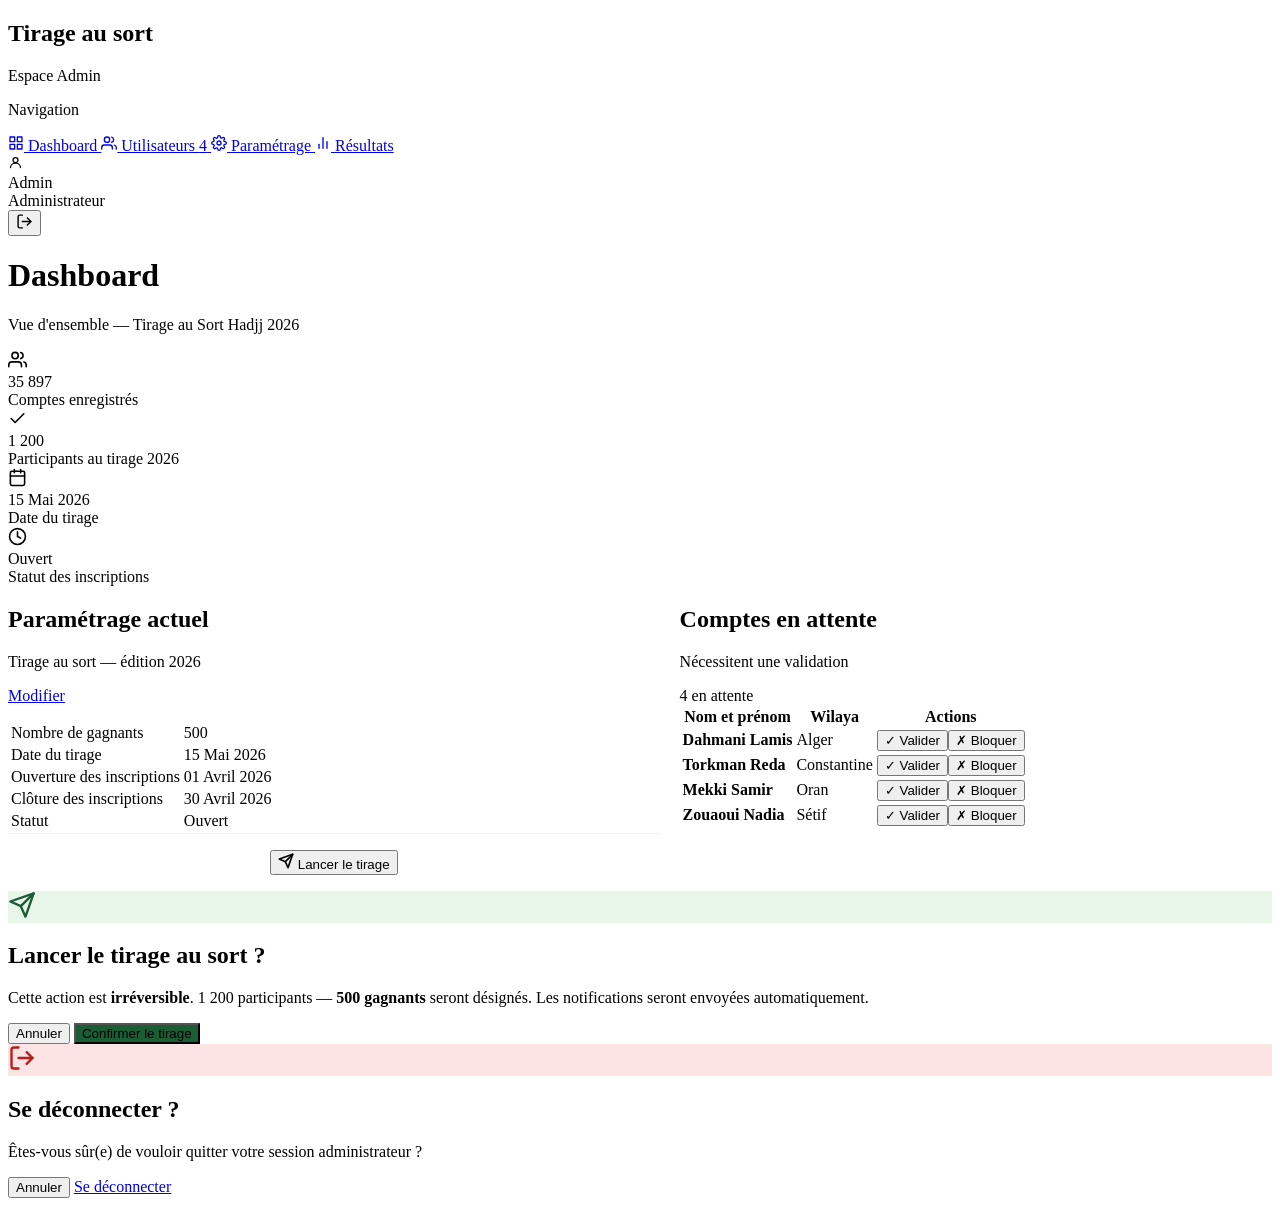
==== Admindash.html @ e321c754 "adminview" ====
<!DOCTYPE html>
<html lang="fr">
<head>
  <meta charset="UTF-8" />
  <meta name="viewport" content="width=device-width, initial-scale=1.0"/>
  <title>Dashboard – Admin</title>
  <link rel="stylesheet" href="adminview.css" />
</head>
<body>
<div class="shell">

  <!-- ===== SIDEBAR ===== -->
  <aside class="sidebar">
    <div class="sidebar-brand"><h2>Tirage au sort</h2><span>Espace Admin</span></div>
    <div class="sidebar-divider"></div>
    <p class="sidebar-nav-label">Navigation</p>
    <nav class="sidebar-nav">
      <a href="Admindash.html" class="active">
        <svg xmlns="http://www.w3.org/2000/svg" width="16" height="16" viewBox="0 0 24 24" fill="none" stroke="currentColor" stroke-width="2" stroke-linecap="round" stroke-linejoin="round"><rect x="3" y="3" width="7" height="7"/><rect x="14" y="3" width="7" height="7"/><rect x="3" y="14" width="7" height="7"/><rect x="14" y="14" width="7" height="7"/></svg>
        Dashboard
      </a>
      <a href="Adminusers.html">
        <svg xmlns="http://www.w3.org/2000/svg" width="16" height="16" viewBox="0 0 24 24" fill="none" stroke="currentColor" stroke-width="2" stroke-linecap="round" stroke-linejoin="round"><path d="M17 21v-2a4 4 0 0 0-4-4H5a4 4 0 0 0-4 4v2"/><circle cx="9" cy="7" r="4"/><path d="M23 21v-2a4 4 0 0 0-3-3.87"/><path d="M16 3.13a4 4 0 0 1 0 7.75"/></svg>
        Utilisateurs <span class="notif-count">4</span>
      </a>
      <a href="Adminparametres.html">
        <svg xmlns="http://www.w3.org/2000/svg" width="16" height="16" viewBox="0 0 24 24" fill="none" stroke="currentColor" stroke-width="2" stroke-linecap="round" stroke-linejoin="round"><circle cx="12" cy="12" r="3"/><path d="M19.4 15a1.65 1.65 0 0 0 .33 1.82l.06.06a2 2 0 0 1-2.83 2.83l-.06-.06a1.65 1.65 0 0 0-1.82-.33 1.65 1.65 0 0 0-1 1.51V21a2 2 0 0 1-4 0v-.09A1.65 1.65 0 0 0 9 19.4a1.65 1.65 0 0 0-1.82.33l-.06.06a2 2 0 0 1-2.83-2.83l.06-.06A1.65 1.65 0 0 0 4.68 15a1.65 1.65 0 0 0-1.51-1H3a2 2 0 0 1 0-4h.09A1.65 1.65 0 0 0 4.6 9a1.65 1.65 0 0 0-.33-1.82l-.06-.06a2 2 0 0 1 2.83-2.83l.06.06A1.65 1.65 0 0 0 9 4.68a1.65 1.65 0 0 0 1-1.51V3a2 2 0 0 1 4 0v.09a1.65 1.65 0 0 0 1 1.51 1.65 1.65 0 0 0 1.82-.33l.06-.06a2 2 0 0 1 2.83 2.83l-.06.06A1.65 1.65 0 0 0 19.4 9a1.65 1.65 0 0 0 1.51 1H21a2 2 0 0 1 0 4h-.09a1.65 1.65 0 0 0-1.51 1z"/></svg>
        Paramétrage
      </a>
      <a href="Adminreslts.html">
        <svg xmlns="http://www.w3.org/2000/svg" width="16" height="16" viewBox="0 0 24 24" fill="none" stroke="currentColor" stroke-width="2" stroke-linecap="round" stroke-linejoin="round"><line x1="18" y1="20" x2="18" y2="10"/><line x1="12" y1="20" x2="12" y2="4"/><line x1="6" y1="20" x2="6" y2="14"/></svg>
        Résultats
      </a>
    </nav>
    <div class="sidebar-footer">
      <div class="sidebar-user">
        <div class="sidebar-avatar"><svg xmlns="http://www.w3.org/2000/svg" width="15" height="15" viewBox="0 0 24 24" fill="none" stroke="currentColor" stroke-width="2" stroke-linecap="round" stroke-linejoin="round"><circle cx="12" cy="8" r="4"/><path d="M4 20c0-4 3.6-7 8-7s8 3 8 7"/></svg></div>
        <div><div class="sidebar-username">Admin</div><div class="sidebar-role">Administrateur</div></div>
      </div>
      <button class="sidebar-logout-btn" onclick="document.getElementById('logoutModal').classList.add('open')">
        <svg xmlns="http://www.w3.org/2000/svg" width="17" height="17" viewBox="0 0 24 24" fill="none" stroke="currentColor" stroke-width="2" stroke-linecap="round" stroke-linejoin="round"><path d="M9 21H5a2 2 0 0 1-2-2V5a2 2 0 0 1 2-2h4"/><polyline points="16 17 21 12 16 7"/><line x1="21" y1="12" x2="9" y2="12"/></svg>
      </button>
    </div>
  </aside>

  <!-- ===== MAIN ===== -->
  <main class="main">
    <div class="page-header">
      <h1>Dashboard</h1>
      <p>Vue d'ensemble — Tirage au Sort Hadjj 2026</p>
    </div>

    <div class="stats-grid">
      <div class="stat-card">
        <div class="stat-icon si-purple"><svg xmlns="http://www.w3.org/2000/svg" width="19" height="19" viewBox="0 0 24 24" fill="none" stroke="currentColor" stroke-width="2" stroke-linecap="round" stroke-linejoin="round"><path d="M17 21v-2a4 4 0 0 0-4-4H5a4 4 0 0 0-4 4v2"/><circle cx="9" cy="7" r="4"/><path d="M23 21v-2a4 4 0 0 0-3-3.87"/><path d="M16 3.13a4 4 0 0 1 0 7.75"/></svg></div>
        <div class="stat-value">35 897</div><div class="stat-label">Comptes enregistrés</div>
      </div>
      <div class="stat-card">
        <div class="stat-icon si-blue"><svg xmlns="http://www.w3.org/2000/svg" width="19" height="19" viewBox="0 0 24 24" fill="none" stroke="currentColor" stroke-width="2" stroke-linecap="round" stroke-linejoin="round"><polyline points="20 6 9 17 4 12"/></svg></div>
        <div class="stat-value">1 200</div><div class="stat-label">Participants au tirage 2026</div>
      </div>
      <div class="stat-card">
        <div class="stat-icon si-gold"><svg xmlns="http://www.w3.org/2000/svg" width="19" height="19" viewBox="0 0 24 24" fill="none" stroke="currentColor" stroke-width="2" stroke-linecap="round" stroke-linejoin="round"><rect x="3" y="4" width="18" height="18" rx="2" ry="2"/><line x1="16" y1="2" x2="16" y2="6"/><line x1="8" y1="2" x2="8" y2="6"/><line x1="3" y1="10" x2="21" y2="10"/></svg></div>
        <div class="stat-value">15 Mai 2026</div><div class="stat-label">Date du tirage</div>
      </div>
      <div class="stat-card">
        <div class="stat-icon si-green"><svg xmlns="http://www.w3.org/2000/svg" width="19" height="19" viewBox="0 0 24 24" fill="none" stroke="currentColor" stroke-width="2" stroke-linecap="round" stroke-linejoin="round"><circle cx="12" cy="12" r="10"/><polyline points="12 6 12 12 16 14"/></svg></div>
        <span class="pill pill-open" style="align-self:flex-start;">Ouvert</span>
        <div class="stat-label">Statut des inscriptions</div>
      </div>
    </div>

    <div style="display:grid; grid-template-columns:1.1fr 1fr; gap:1.25rem;">

      <div class="card">
        <div class="card-header">
          <div><h2>Paramétrage actuel</h2><p>Tirage au sort — édition 2026</p></div>
          <a href="Adminparametres.html" class="btn btn-outline btn-sm">Modifier</a>
        </div>
        <div class="card-body" style="padding-top:1rem;">
          <table class="param-tbl">
            <tr><td>Nombre de gagnants</td><td>500</td></tr>
            <tr><td>Date du tirage</td><td>15 Mai 2026</td></tr>
            <tr><td>Ouverture des inscriptions</td><td>01 Avril 2026</td></tr>
            <tr><td>Clôture des inscriptions</td><td>30 Avril 2026</td></tr>
            <tr><td>Statut</td><td><span class="pill pill-open">Ouvert</span></td></tr>
          </table>
        </div>
        <div style="padding:1rem 1.5rem; border-top:1px solid #eef2ee; display:flex; justify-content:center;">
          <button class="btn-launch" onclick="confirmLaunch()">
            <svg xmlns="http://www.w3.org/2000/svg" width="16" height="16" viewBox="0 0 24 24" fill="none" stroke="currentColor" stroke-width="2.5" stroke-linecap="round" stroke-linejoin="round"><line x1="22" y1="2" x2="11" y2="13"/><polygon points="22 2 15 22 11 13 2 9 22 2"/></svg>
            Lancer le tirage
          </button>
        </div>
      </div>

      <div class="card">
        <div class="card-header">
          <div><h2>Comptes en attente</h2><p>Nécessitent une validation</p></div>
          <span class="pill pill-pending">4 en attente</span>
        </div>
        <div class="tbl-wrap">
          <table class="tbl">
            <thead><tr><th>Nom et prénom</th><th>Wilaya</th><th>Actions</th></tr></thead>
            <tbody>
              <tr><td><strong>Dahmani Lamis</strong></td><td>Alger</td><td><div class="tbl-actions"><button class="btn btn-primary btn-sm" onclick="validateUser(this)">✓ Valider</button><button class="btn btn-danger btn-sm" onclick="blockUser(this)">✗ Bloquer</button></div></td></tr>
              <tr><td><strong>Torkman Reda</strong></td><td>Constantine</td><td><div class="tbl-actions"><button class="btn btn-primary btn-sm" onclick="validateUser(this)">✓ Valider</button><button class="btn btn-danger btn-sm" onclick="blockUser(this)">✗ Bloquer</button></div></td></tr>
              <tr><td><strong>Mekki Samir</strong></td><td>Oran</td><td><div class="tbl-actions"><button class="btn btn-primary btn-sm" onclick="validateUser(this)">✓ Valider</button><button class="btn btn-danger btn-sm" onclick="blockUser(this)">✗ Bloquer</button></div></td></tr>
              <tr><td><strong>Zouaoui Nadia</strong></td><td>Sétif</td><td><div class="tbl-actions"><button class="btn btn-primary btn-sm" onclick="validateUser(this)">✓ Valider</button><button class="btn btn-danger btn-sm" onclick="blockUser(this)">✗ Bloquer</button></div></td></tr>
            </tbody>
          </table>
        </div>
      </div>

    </div>
  </main>
</div>

<!-- LAUNCH MODAL -->
<div id="launchModal" class="overlay">
  <div class="modal">
    <div class="modal-icon" style="background:#e8f5e9; color:#1b5e35;"><svg xmlns="http://www.w3.org/2000/svg" width="28" height="28" viewBox="0 0 24 24" fill="none" stroke="currentColor" stroke-width="2" stroke-linecap="round" stroke-linejoin="round"><line x1="22" y1="2" x2="11" y2="13"/><polygon points="22 2 15 22 11 13 2 9 22 2"/></svg></div>
    <h2>Lancer le tirage au sort ?</h2>
    <p>Cette action est <strong>irréversible</strong>. 1 200 participants — <strong>500 gagnants</strong> seront désignés. Les notifications seront envoyées automatiquement.</p>
    <div class="modal-actions">
      <button class="btn-cancel-modal" onclick="document.getElementById('launchModal').classList.remove('open')">Annuler</button>
      <button class="btn-confirm-modal" style="background:#1b5e35;" onclick="executeLaunch()">Confirmer le tirage</button>
    </div>
  </div>
</div>

<!-- LOGOUT MODAL -->
<div id="logoutModal" class="overlay">
  <div class="modal">
    <div class="modal-icon" style="background:#fce4e4; color:#b71c1c;"><svg xmlns="http://www.w3.org/2000/svg" width="28" height="28" viewBox="0 0 24 24" fill="none" stroke="currentColor" stroke-width="2" stroke-linecap="round" stroke-linejoin="round"><path d="M9 21H5a2 2 0 0 1-2-2V5a2 2 0 0 1 2-2h4"/><polyline points="16 17 21 12 16 7"/><line x1="21" y1="12" x2="9" y2="12"/></svg></div>
    <h2>Se déconnecter ?</h2>
    <p>Êtes-vous sûr(e) de vouloir quitter votre session administrateur ?</p>
    <div class="modal-actions">
      <button class="btn-cancel-modal" onclick="document.getElementById('logoutModal').classList.remove('open')">Annuler</button>
      <a href="Login.html" class="btn-confirm-modal">Se déconnecter</a>
    </div>
  </div>
</div>

<script src="Admin.js"></script>
</body>
</html>
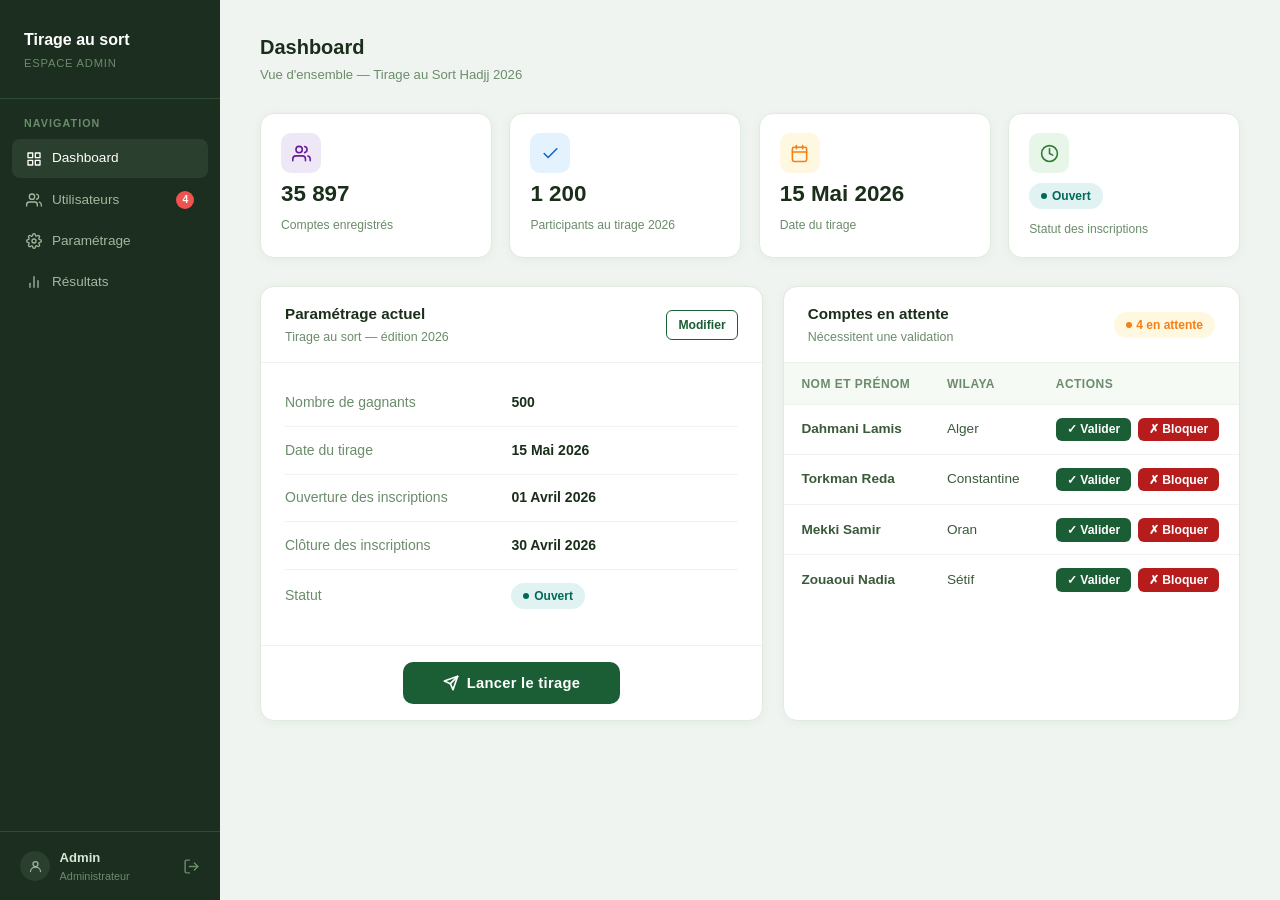
==== commit b8db67c5: "final one js" ====
--- a/Admindash.html
+++ b/Admindash.html
@@ -4,7 +4,7 @@
   <meta charset="UTF-8" />
   <meta name="viewport" content="width=device-width, initial-scale=1.0"/>
   <title>Dashboard – Admin</title>
-  <link rel="stylesheet" href="adminview.css" />
+  <link rel="stylesheet" href="AdminView.css" />
 </head>
 <body>
 <div class="shell">
--- a/AdminView.css
+++ b/AdminView.css
@@ -0,0 +1,547 @@
+/* ============================================
+   ADMINVIEW.CSS — Shared Admin Styles
+   Tirage au Sort — Plateforme Hadjj 2026
+   ============================================ */
+
+/* ============================================
+   RESET & BASE
+   ============================================ */
+*, *::before, *::after { box-sizing: border-box; margin: 0; padding: 0; }
+
+body {
+  font-family: 'Segoe UI', Tahoma, Geneva, Verdana, sans-serif;
+  background: #f0f4f0;
+  color: #1a2e1a;
+  font-size: 14px;
+  line-height: 1.5;
+}
+
+a { text-decoration: none; color: inherit; }
+ul { list-style: none; }
+button { font-family: inherit; cursor: pointer; }
+
+/* ============================================
+   LAYOUT SHELL
+   ============================================ */
+.shell { display: flex; min-height: 100vh; }
+
+/* ============================================
+   SIDEBAR
+   ============================================ */
+.sidebar {
+  width: 220px;
+  min-width: 220px;
+  background: #1b2e1f;
+  display: flex;
+  flex-direction: column;
+  padding: 1.75rem 0 1rem;
+  position: fixed;
+  top: 0; left: 0;
+  height: 100vh;
+  z-index: 100;
+}
+
+.sidebar-brand { padding: 0 1.5rem 0.3rem; }
+.sidebar-brand h2 { font-size: 1rem; font-weight: 700; color: #fff; }
+.sidebar-brand span {
+  font-size: 0.7rem; color: #6b8c6b; font-weight: 500;
+  letter-spacing: 0.07em; text-transform: uppercase;
+}
+
+.sidebar-divider { height: 1px; background: #2e4a33; margin: 1.25rem 0 1rem; }
+
+.sidebar-nav-label {
+  font-size: 0.67rem; font-weight: 700; color: #6b8c6b;
+  text-transform: uppercase; letter-spacing: 0.1em; padding: 0 1.5rem 0.5rem;
+}
+
+.sidebar-nav {
+  display: flex; flex-direction: column; gap: 0.1rem;
+  flex: 1; padding: 0 0.75rem;
+}
+
+.sidebar-nav a {
+  display: flex; align-items: center; gap: 0.65rem;
+  padding: 0.6rem 0.85rem; border-radius: 8px;
+  font-size: 0.85rem; font-weight: 500; color: #a0b8a0;
+  transition: background 0.18s, color 0.18s;
+}
+
+.sidebar-nav a:hover  { background: #2a3f2e; color: #fff; }
+.sidebar-nav a.active { background: #2a3f2e; color: #fff; }
+.sidebar-nav a svg { flex-shrink: 0; }
+
+.notif-count {
+  display: inline-flex; align-items: center; justify-content: center;
+  background: #ef5350; color: #fff;
+  width: 18px; height: 18px; border-radius: 50%;
+  font-size: 0.65rem; font-weight: 700;
+  margin-left: auto;
+}
+
+.sidebar-footer {
+  padding: 1rem 1.25rem 0;
+  border-top: 1px solid #2e4a33;
+  display: flex; align-items: center; justify-content: space-between;
+}
+
+.sidebar-user { display: flex; align-items: center; gap: 0.6rem; }
+
+.sidebar-avatar {
+  width: 30px; height: 30px; border-radius: 50%;
+  background: #2a3f2e;
+  display: flex; align-items: center; justify-content: center; color: #a0b8a0;
+}
+
+.sidebar-username { font-size: 0.82rem; font-weight: 600; color: #d6e9d6; }
+.sidebar-role     { font-size: 0.68rem; color: #6b8c6b; }
+
+.sidebar-logout-btn {
+  background: none; border: none; color: #6b8c6b;
+  cursor: pointer; padding: 0;
+  display: flex; align-items: center; transition: color 0.2s;
+}
+.sidebar-logout-btn:hover { color: #ef9a9a; }
+
+/* ============================================
+   MAIN AREA
+   ============================================ */
+.main { margin-left: 220px; flex: 1; padding: 2rem 2.5rem; min-height: 100vh; }
+
+/* ============================================
+   PAGE HEADER
+   ============================================ */
+.page-header { margin-bottom: 1.75rem; }
+.page-header h1 { font-size: 1.25rem; font-weight: 700; color: #1a2e1a; }
+.page-header p  { font-size: 0.82rem; color: #6b8c6b; margin-top: 0.2rem; }
+
+/* ============================================
+   CARDS
+   ============================================ */
+.card {
+  background: #fff;
+  border: 1px solid #e0ebe0;
+  border-radius: 14px;
+  box-shadow: 0 2px 10px rgba(27,94,53,0.06);
+}
+
+.card-header {
+  display: flex; align-items: center; justify-content: space-between;
+  padding: 1rem 1.5rem;
+  border-bottom: 1px solid #eef2ee;
+}
+
+.card-header h2 { font-size: 0.95rem; font-weight: 700; color: #1a2e1a; }
+.card-header p  { font-size: 0.78rem; color: #6b8c6b; margin-top: 0.1rem; }
+
+.card-body { padding: 1.5rem; }
+
+/* ============================================
+   STAT CARDS
+   ============================================ */
+.stats-grid {
+  display: grid;
+  grid-template-columns: repeat(4, 1fr);
+  gap: 1.1rem;
+  margin-bottom: 1.75rem;
+}
+
+.stat-card {
+  background: #fff;
+  border: 1px solid #e0ebe0;
+  border-radius: 14px;
+  padding: 1.2rem 1.25rem;
+  display: flex; flex-direction: column; gap: 0.65rem;
+  box-shadow: 0 2px 10px rgba(27,94,53,0.06);
+  transition: transform 0.2s, box-shadow 0.2s;
+}
+
+.stat-card:hover { transform: translateY(-2px); box-shadow: 0 6px 20px rgba(27,94,53,0.1); }
+
+.stat-icon {
+  width: 40px; height: 40px; border-radius: 10px;
+  display: flex; align-items: center; justify-content: center;
+}
+
+.si-purple { background: #ede7f6; color: #6a1b9a; }
+.si-blue   { background: #e3f2fd; color: #1565c0; }
+.si-orange { background: #fff3e0; color: #e65100; }
+.si-green  { background: #e8f5e9; color: #2e7d32; }
+.si-teal   { background: #e0f2f1; color: #00695c; }
+.si-red    { background: #fce4e4; color: #b71c1c; }
+.si-gold   { background: #fff8e1; color: #f57f17; }
+
+.stat-value { font-size: 1.4rem; font-weight: 800; color: #1a2e1a; line-height: 1; }
+.stat-label { font-size: 0.76rem; color: #6b8c6b; }
+
+/* ============================================
+   PILL / BADGE
+   ============================================ */
+.pill {
+  display: inline-flex; align-items: center; gap: 0.3rem;
+  padding: 0.25rem 0.75rem; border-radius: 20px;
+  font-size: 0.75rem; font-weight: 600;
+}
+
+.pill::before { content: ''; width: 6px; height: 6px; border-radius: 50%; }
+
+.pill-open    { background: #e0f2f1; color: #00695c; }
+.pill-open::before   { background: #00695c; }
+.pill-closed  { background: #fce4e4; color: #b71c1c; }
+.pill-closed::before { background: #b71c1c; }
+.pill-pending { background: #fff8e1; color: #f57f17; }
+.pill-pending::before{ background: #f57f17; }
+.pill-done    { background: #e8f5e9; color: #2e7d32; }
+.pill-done::before   { background: #2e7d32; }
+
+.badge {
+  display: inline-block;
+  padding: 0.22rem 0.65rem; border-radius: 6px;
+  font-size: 0.74rem; font-weight: 600;
+}
+
+.badge-waiting { background: #fff8e1; color: #f57f17; }
+.badge-valid   { background: #e8f5e9; color: #2e7d32; }
+.badge-blocked { background: #fce4e4; color: #b71c1c; }
+.badge-winner  { background: #1b5e35; color: #fff; }
+.badge-loser   { background: #fce4e4; color: #b71c1c; }
+
+/* ============================================
+   TABLES
+   ============================================ */
+.tbl-wrap { overflow-x: auto; }
+
+.tbl { width: 100%; border-collapse: collapse; }
+
+.tbl thead tr { background: #f5faf5; }
+
+.tbl th {
+  padding: 0.7rem 1.1rem;
+  text-align: left; font-size: 0.75rem; font-weight: 700;
+  color: #6b8c6b; text-transform: uppercase; letter-spacing: 0.04em;
+  border-bottom: 1px solid #eef2ee;
+  white-space: nowrap;
+}
+
+.tbl td {
+  padding: 0.8rem 1.1rem;
+  font-size: 0.85rem; color: #3a5a3a;
+  border-bottom: 1px solid #f0f4f0;
+  vertical-align: middle;
+}
+
+.tbl tbody tr:last-child td { border-bottom: none; }
+.tbl tbody tr:hover { background: #f8fbf8; }
+
+.tbl-actions { display: flex; gap: 0.4rem; align-items: center; }
+
+/* ============================================
+   PARAM TABLE
+   ============================================ */
+.param-tbl { width: 100%; border-collapse: collapse; }
+.param-tbl td { padding: 0.8rem 0; font-size: 0.875rem; border-bottom: 1px solid #f0f4f0; }
+.param-tbl tr:last-child td { border-bottom: none; }
+.param-tbl td:first-child { color: #6b8c6b; width: 50%; }
+.param-tbl td:last-child   { color: #1a2e1a; font-weight: 600; }
+
+/* ============================================
+   BUTTONS
+   ============================================ */
+.btn {
+  display: inline-flex; align-items: center; gap: 0.4rem;
+  padding: 0.45rem 1rem; border-radius: 8px;
+  font-size: 0.82rem; font-weight: 600;
+  border: none; cursor: pointer;
+  transition: background 0.18s, transform 0.15s;
+}
+
+.btn:hover  { transform: translateY(-1px); }
+.btn:active { transform: none; }
+
+.btn-primary { background: #1b5e35; color: #fff; }
+.btn-primary:hover { background: #236b3e; }
+
+.btn-outline { background: transparent; border: 1.5px solid #1b5e35; color: #1b5e35; }
+.btn-outline:hover { background: #1b5e35; color: #fff; }
+
+.btn-danger  { background: #b71c1c; color: #fff; }
+.btn-danger:hover  { background: #c62828; }
+
+.btn-warn    { background: #f57f17; color: #fff; }
+.btn-warn:hover    { background: #e65100; }
+
+.btn-ghost   { background: #f0f4f0; color: #3a5a3a; border: 1px solid #e0ebe0; }
+.btn-ghost:hover   { background: #e8f0e8; }
+
+.btn-sm { padding: 0.3rem 0.7rem; font-size: 0.76rem; border-radius: 6px; }
+
+.btn-launch {
+  display: flex; align-items: center; gap: 0.5rem;
+  background: #1b5e35; color: #fff; border: none;
+  padding: 0.8rem 2.5rem; border-radius: 10px;
+  font-size: 0.92rem; font-weight: 700;
+  cursor: pointer; transition: background 0.2s, transform 0.15s;
+  letter-spacing: 0.02em;
+}
+
+.btn-launch:hover { background: #236b3e; transform: translateY(-1px); }
+
+.btn-launch:disabled {
+  background: #c2d8c2; color: #6b8c6b;
+  cursor: not-allowed; transform: none;
+}
+
+/* ============================================
+   TOOLBAR / SEARCH
+   ============================================ */
+.toolbar {
+  display: flex; align-items: center; gap: 0.75rem;
+  margin-bottom: 1rem; flex-wrap: wrap;
+}
+
+.search-wrap {
+  display: flex; align-items: center;
+  background: #fff; border: 1.5px solid #e0ebe0;
+  border-radius: 8px; padding: 0.4rem 0.75rem; gap: 0.5rem;
+  flex: 1; min-width: 200px; max-width: 340px;
+}
+
+.search-wrap input {
+  border: none; outline: none; font-size: 0.85rem;
+  color: #1a2e1a; background: transparent; flex: 1; font-family: inherit;
+}
+
+.search-wrap input::placeholder { color: #a0b8a0; }
+
+.filter-select {
+  padding: 0.45rem 0.85rem; border-radius: 8px;
+  border: 1.5px solid #e0ebe0; background: #fff;
+  font-size: 0.82rem; color: #3a5a3a; font-family: inherit;
+  outline: none; cursor: pointer;
+}
+
+/* ============================================
+   FORM ELEMENTS
+   ============================================ */
+.form-grid { display: grid; grid-template-columns: 1fr 1fr; gap: 1.25rem; }
+.form-group { display: flex; flex-direction: column; gap: 0.35rem; }
+.form-group.full { grid-column: 1 / -1; }
+
+label.lbl { font-size: 0.82rem; font-weight: 600; color: #3a5a3a; }
+label.lbl .req { color: #b71c1c; }
+
+.form-input {
+  width: 100%; padding: 0.55rem 0.85rem;
+  border: 1.5px solid #e0ebe0; border-radius: 8px;
+  font-size: 0.875rem; color: #1a2e1a;
+  background: #fff; outline: none; font-family: inherit;
+  transition: border-color 0.2s, box-shadow 0.2s;
+}
+
+.form-input:focus {
+  border-color: #1b5e35;
+  box-shadow: 0 0 0 3px rgba(27,94,53,0.1);
+}
+
+.form-input:disabled {
+  background: #f5faf5; color: #a0b8a0; cursor: not-allowed;
+}
+
+.hint { font-size: 0.74rem; color: #a0b8a0; }
+
+/* ============================================
+   STEPS BAR (parametrage)
+   ============================================ */
+.steps-bar {
+  display: flex; gap: 0; margin-bottom: 2rem;
+  border-radius: 10px; overflow: hidden;
+  border: 1px solid #e0ebe0;
+}
+
+.step {
+  flex: 1; display: flex; flex-direction: column;
+  align-items: center; gap: 0.3rem;
+  padding: 0.85rem 0.5rem;
+  background: #f5faf5; border-right: 1px solid #e0ebe0;
+}
+
+.step:last-child { border-right: none; }
+.step.done    { background: #e8f5e9; }
+.step.current { background: #fff; box-shadow: inset 0 -3px 0 #1b5e35; }
+
+.step-num {
+  width: 26px; height: 26px; border-radius: 50%;
+  display: flex; align-items: center; justify-content: center;
+  font-size: 0.75rem; font-weight: 700;
+  background: #e0ebe0; color: #6b8c6b;
+}
+
+.step.done .step-num    { background: #1b5e35; color: #fff; }
+.step.current .step-num { background: #1b5e35; color: #fff; }
+
+.step-label { font-size: 0.72rem; font-weight: 600; color: #6b8c6b; text-align: center; }
+.step.done .step-label    { color: #2e7d32; }
+.step.current .step-label { color: #1b5e35; }
+
+/* ============================================
+   RESULTS SUMMARY
+   ============================================ */
+.results-summary {
+  display: grid; grid-template-columns: repeat(3, 1fr);
+  gap: 1rem; margin-bottom: 1.5rem;
+}
+
+.rs-card {
+  background: #fff; border: 1px solid #e0ebe0; border-radius: 12px;
+  padding: 1.2rem 1.4rem; text-align: center;
+  box-shadow: 0 2px 8px rgba(27,94,53,0.05);
+}
+
+.rs-card .rs-val { font-size: 1.8rem; font-weight: 800; color: #1a2e1a; line-height: 1; }
+.rs-card .rs-lbl { font-size: 0.76rem; color: #6b8c6b; margin-top: 0.3rem; }
+.rs-card.win .rs-val  { color: #1b5e35; }
+.rs-card.lose .rs-val { color: #b71c1c; }
+
+/* ============================================
+   NOTIFICATIONS
+   ============================================ */
+.notif-list { display: flex; flex-direction: column; gap: 0; }
+
+.notif-item {
+  display: flex; align-items: flex-start; gap: 0.85rem;
+  padding: 1rem 1.5rem;
+  border-bottom: 1px solid #f0f4f0;
+  transition: background 0.15s;
+}
+
+.notif-item:last-child { border-bottom: none; }
+.notif-item:hover { background: #f8fbf8; }
+.notif-item.unread { background: #f5faf5; }
+
+.notif-icon {
+  width: 36px; height: 36px; border-radius: 50%;
+  display: flex; align-items: center; justify-content: center;
+  flex-shrink: 0;
+}
+
+.notif-body  { flex: 1; }
+.notif-title { font-size: 0.875rem; font-weight: 600; color: #1a2e1a; margin-bottom: 0.15rem; }
+.notif-text  { font-size: 0.8rem; color: #6b8c6b; line-height: 1.45; }
+.notif-time  { font-size: 0.72rem; color: #a0b8a0; margin-top: 0.2rem; }
+
+.unread-dot {
+  width: 8px; height: 8px; border-radius: 50%;
+  background: #1b5e35; flex-shrink: 0; margin-top: 6px;
+}
+
+/* ============================================
+   INFO / WARN STRIPS
+   ============================================ */
+.info-strip {
+  display: flex; align-items: flex-start; gap: 0.75rem;
+  background: #e8f5e9; border: 1px solid #a5d6a7;
+  border-radius: 10px; padding: 0.85rem 1.1rem;
+  font-size: 0.82rem; color: #2e7d32;
+  margin-bottom: 1.25rem; line-height: 1.5;
+}
+
+.warn-strip {
+  display: flex; align-items: flex-start; gap: 0.75rem;
+  background: #fff8e1; border: 1px solid #ffe082;
+  border-radius: 10px; padding: 0.85rem 1.1rem;
+  font-size: 0.82rem; color: #f57f17;
+  margin-bottom: 1.25rem; line-height: 1.5;
+}
+
+/* ============================================
+   MODALS / OVERLAYS
+   ============================================ */
+.overlay {
+  display: none; position: fixed; inset: 0;
+  background: rgba(10,20,10,0.55); backdrop-filter: blur(4px);
+  z-index: 300; align-items: center; justify-content: center;
+}
+
+.overlay.open { display: flex; }
+
+.modal {
+  background: #fff; border-radius: 16px;
+  padding: 2.5rem 2rem 2rem; width: 100%; max-width: 390px;
+  text-align: center; box-shadow: 0 20px 60px rgba(0,0,0,0.18);
+  animation: popIn 0.22s ease;
+}
+
+@keyframes popIn {
+  from { transform: scale(0.92); opacity: 0; }
+  to   { transform: scale(1);    opacity: 1; }
+}
+
+.modal-icon {
+  width: 64px; height: 64px; border-radius: 50%;
+  display: flex; align-items: center; justify-content: center;
+  margin: 0 auto 1.25rem;
+}
+
+.modal h2 { font-size: 1.15rem; font-weight: 700; color: #1a2e1a; margin-bottom: 0.5rem; }
+.modal p  { font-size: 0.875rem; color: #6b8c6b; line-height: 1.5; margin-bottom: 1.75rem; }
+
+.modal-actions { display: flex; gap: 0.75rem; }
+
+.btn-cancel-modal {
+  flex: 1; padding: 0.7rem; border-radius: 8px;
+  border: 1.5px solid #e0ebe0; background: transparent; color: #3a5a3a;
+  font-size: 0.9rem; font-weight: 600; cursor: pointer;
+  transition: background 0.18s; font-family: inherit;
+}
+.btn-cancel-modal:hover { background: #f0f4f0; }
+
+.btn-confirm-modal {
+  flex: 1; padding: 0.7rem; border-radius: 8px;
+  background: #b71c1c; border: none; color: #fff;
+  font-size: 0.9rem; font-weight: 700; cursor: pointer;
+  text-decoration: none;
+  display: flex; align-items: center; justify-content: center;
+  transition: background 0.18s; font-family: inherit;
+}
+.btn-confirm-modal:hover { background: #c62828; }
+
+/* User detail modal */
+.modal-left { text-align: left; }
+.modal-left h2 { margin-bottom: 1rem; }
+
+.detail-grid {
+  display: grid; grid-template-columns: 1fr 1fr;
+  gap: 0.85rem 1.5rem; margin-bottom: 1.5rem;
+}
+
+.detail-item label {
+  font-size: 0.72rem; font-weight: 700; color: #a0b8a0;
+  text-transform: uppercase; letter-spacing: 0.04em;
+  display: block; margin-bottom: 0.15rem;
+}
+
+.detail-item span { font-size: 0.875rem; font-weight: 600; color: #1a2e1a; }
+
+.detail-actions {
+  display: flex; gap: 0.6rem; justify-content: flex-end;
+  padding-top: 1rem; border-top: 1px solid #eef2ee;
+}
+
+/* RESPONSIVE */
+@media (max-width: 1100px) {
+  .stats-grid { grid-template-columns: repeat(2, 1fr); }
+}
+
+@media (max-width: 900px) {
+  .form-grid { grid-template-columns: 1fr; }
+  .results-summary { grid-template-columns: 1fr 1fr; }
+}
+
+@media (max-width: 768px) {
+  .sidebar {
+    width: 100%; height: auto; position: static;
+    flex-direction: row; flex-wrap: wrap; padding: 0.75rem;
+  }
+  .main { margin-left: 0; padding: 1.25rem 1rem; }
+  .stats-grid { grid-template-columns: 1fr 1fr; }
+}
